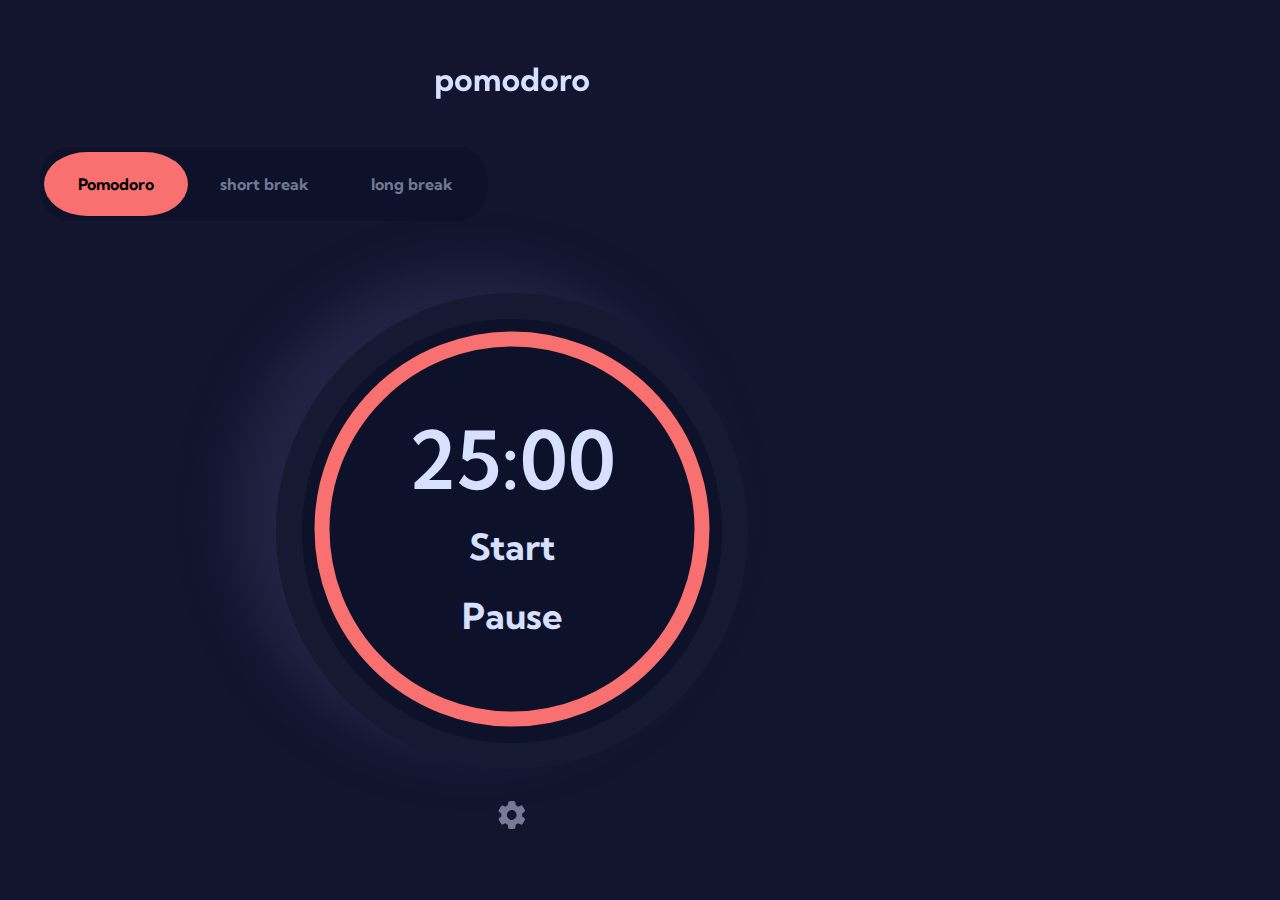
==== index.html @ d492b0e2 "Add Pause button" ====
<!DOCTYPE html>
<html>

  <head>
    <meta name="viewport" content="width=device-width, initial-scale=1.0">

    <link rel="preconnect" href="https://fonts.googleapis.com">
    <link rel="preconnect" href="https://fonts.gstatic.com" crossorigin>
    <link rel="preconnect" href="https://fonts.googleapis.com">
    <link rel="preconnect" href="https://fonts.gstatic.com" crossorigin>
    <link
      href="https://fonts.googleapis.com/css2?family=Kumbh+Sans:wght@400;900&family=Roboto+Slab&family=Space+Mono:ital@1&display=swap"
      rel="stylesheet">
    <link rel="stylesheet" href="style.css" />
    <link rel="stylesheet" href="settings.css" />
    <title>Frontend Mentor | Pomodoro app</title>
  </head>

  <body>
    <div class="big-container">
      <div class="small-container">
        <div class="logo-container">
          <img src="assets/logo.svg" alt="pomodoro logo">
        </div>
        <div class="control-buttons">
          <div>
            <button id="pomodoro">Pomodoro</button>
            <button id="short" class="break">short break</button>
            <button id="long" class="break">long break</button>
          </div>
        </div>
        <div class="timer">
          <div class="controls">
            <input id="duration" value="25:00" />
            <div>
              <button id="start">Start</button>
              <button id="pause">Pause</button>
            </div>
          </div>
          <svg class="dial">
            <circle fill="transparent" stroke="#F87070" stroke-width="15"
              r="190"
              cx="0" cy="200"
              transform="rotate(-90 100 100)" />
            </svg>

          </div>
          <div class="settings">
            <a href="#divOne"><img class="settings-button"
                src="assets/icon-settings.svg" alt="settings"></a>
          </div>
          <div class="overlay" id="divOne">
            <div class="wrapper">
              <h2>Settings</h2>
              <a href="#" class="close"> &times;</a>
              <div class="content">
                <hr>
                <div class="container">
                  <form>
                    <div>
                      <p>TIME (MINUTES)</p><br>
                      <div class="set-timer">
                        <div>
                          <label for="set-pomodoro">pomodoro</label>
                          <input id="set-pomodoro" type="number" min="0"
                            value="25">
                        </div>
                        <div>
                          <label for="set-short-break">short break</label>
                          <input id="set-short-break" type="number" min="0"
                            value="5">
                        </div>
                        <div>
                          <label for="set-long-break">long break</label>
                          <input id="set-long-break" type="number" min="0"
                            value="15">
                        </div>
                      </div>
                    </div>
                    <hr>
                    <div class="font">
                      <p>Font</p>

                      <input type="radio" name="font" id="Kumbh+Sans"><label
                        for="Kumbh+Sans" style="font-family: Kumbh Sans;">Aa</label>
                      <input type="radio" name="font" id="Roboto+Slab"><label
                        for="Roboto+Slab" style="font-family: Roboto Slab;">Aa</label>
                      <input type="radio" name="font" id="Space+Mono"><label
                        for="Space+Mono" style="font-family: Roboto Slab;">Aa</label>
                    </div>
                    <hr>
                    <div class="color">
                      <p>Color</p>
                      <select id="colorlist"
                        onchange="changecolor(container,value)">
                        <option value="white"> </option>
                        <option value="red">RED</option>
                        <option value="blue">BLUE</option>
                        <option value="green">GREEN</option>
                        <option value="yellow">YELLOW</option>
                      </select>
                    </div>


                    <input type="submit" value="Apply">
                  </form>
                </div>
              </div>
            </div>
          </div>
        </div>


        <script src="timer.js"></script>
        <script src="helpers.js"></script>
        <script src="index.js"></script>
      </body>

    </html>
---- style.css ----
* {
  padding: 0;
  margin: 0;
  box-sizing: border-box;
  font: inherit; 
  
}

body {
  height: 100%;
  /* width: fit-content; */
  display: flex;
  flex-direction: column;
  justify-content: center;
  padding-top: 51px;
  background: rgb(19, 21, 46);
  font-family: 'Kumbh Sans', sans-serif;
  align-items: stretch;
  align-self: center;
  align-content: center;
  

}

/* .big-container {
  align-content: center;
  display: flex;
  float: none;
  background-color: #F2F2F2;
  width: 375px;
  height: 667px;
  align-self: center;
  left: 50rem;
  justify-content: center;
  background: linear-gradient(315deg, #2E325A 0%, #0E112A 100%);
  border: none;


} */
@media screen and (max-width: 480px) {
  body{
    flex-direction: row;
  }
  .small-container {
    width: 80%; /* The width is 100%, when the viewport is 480px or smaller */
  }
 
  .control-buttons div{
    width: 28rem;
  }
}
@media screen and (max-width: 800px) {
  body {
    flex-direction: row;

  }

  .small-container {
    width: 80%; /* The width is 100%, when the viewport is 800px or smaller */
  }
  /* .control-buttons{
    width: 28rem;
  } */
}
@media screen and (max-width: 1440px) {
  body{
    flex-direction: column;
  }
  .small-container {
    width: 80%; /* The width is 100%, when the viewport is 1440px or smaller */
  }
  .control-buttons div{
    width: 28rem;
    text-align: center;
  }
  .set-timer{
    display: flex;
    flex-direction: row;
    /* height: 109px; */
    /* width: 462px; */
    /* left: 40px;
    top: 118px; */
    
  
  }
}

.logo-container {
  margin: 1rem;
  justify-content: center;
  text-align: center;
  height: 40px;
}

#duration{
  background: #0E112A;
  color: rgba(215, 224, 255, 1);
  font-weight: 600;

}
.controls button{
  display: block;
  background: #0E112A;
  color: rgba(215, 224, 255, 1);
}

.dial {
  height: 400px;
  width: 400px;
}

.small-container {
  text-align: center;
  display: flexbox;
  /* justify-content: center; */
  color:#161932;
  border: none;

}

.control-buttons {
  display: flex;
  flex-direction: column;
  /* height: 4em; */
  padding-left: 0%;
  top: 101px;
  background: rgb(19, 21, 46);
  border-radius: 31.5px;
  justify-content: center;
  align-self: center;
  margin: 40px;
  
  

}
.control-buttons div{
  text-align: center;
  background-color: #0E112A;
  border-radius: 31.5px;
  padding: 0;
  margin: 0;
  justify-content: center;
  align-self: stretch;
}
#pomodoro {
  border-radius: 20px;
  border-radius: 30% / 50%;
  background: #F87070;
}

.break {
  background: #0E112A;
  color: rgba(215, 224, 255, 0.5);
  border-radius: 20px;
  border-radius: 30% / 50%;
  padding: 0;
  margin:  0;

}
.control-buttons .break:hover {
  color: rgba(215, 224, 255, 1);
}


.timer {
  position: relative;
  display: inline-block;
  margin: 2em;
  border: 7mm solid  #161932;
  border-radius: 50% / 50%;
  background:#0E112A;
  padding: 10px;
  box-shadow: -40px -20px 50px 2px #222444;


}


.timer input {
  display: block;
  border: none;
  width: 3em;
  font-size: 80px;
  text-align: center;
}

button {
  border: none;
  font-size: 20px;
  cursor: pointer;
  width: 9rem;
  height: 4rem;
  font-size: 1rem;
  font-weight: 700;
  line-height: 17px;
  letter-spacing: 0px;
  text-align: center;
  margin: 5px 0;


}

.timer button {
  border: none;
  font-size: 36px;
  cursor: pointer;
}

.timer button:hover {
  outline: none;
  color: #F87070;
}

.timer input:focus {
  outline: none;
}

.controls {
  position: absolute;
  top: 0;
  left: 0;
  right: 0;
  bottom: 0;
  display: flex;
  justify-content: center;
  align-items: center;
  flex-direction: column;

}
---- settings.css ----
.settings {
    text-align: center;
  }
  
  .settings-button{
    font-size: 1em;
    text-decoration: none;
    cursor: pointer;
    transition: all 0.2s ease-out;
    border-radius: 50px;
  }
  .overlay{
    position: fixed;
    top: 0;
    bottom: 0;
    left: 0;
    right: 0; 
    background: rgba(0,0,0,0.8); 
    transition: opacity 500ms;
     visibility: hidden; 
     opacity: 0; 
  }
  
  .overlay:target{
  visibility: visible;
  opacity: 1;
  }
   .wrapper {
    margin : 70px auto;
    padding: 2em;
    background: #FFFFFF;
    width: 30%;
    position: relative;
    transition: all 5s ease-in-out;
    width: 540px;
    
    border-radius: 25px;
  
  }
  
  .wrapper .close{
    position: absolute;
    top: 5px;
    right: 30px;
    transition: all 200ms;
    font-size: 30px;
    font-weight: bold;
    text-decoration: none;
    color: #333;
  }
  .wrapper h2{
  height: 35px;
  width: 110px;
  left: 40px;
  top: 34px;
  font-size: 28px;
  font-weight: 700;
  line-height: 35px;
  letter-spacing: 0px;
  text-align: left;
  margin-bottom: 1em;
  
  }
  
  .wrapper p{
  height: 16px;
  width: 52px;
  left: 0px;
  top: 21px;
  border-radius: nullpx;
  font-family: Kumbh Sans;
  font-size: 13px;
  font-weight: 600;
  line-height: 16px;
  letter-spacing: 5px;
  text-align: left;
  
  
  }
  .wrapper .content{
     max-height: 80%;
     overflow: auto ;
  } 
  
  .set-timer input[type="number"] {
    height: 46px;
    width: 8em;
    left: 0px;
    top: 21px;
    border-radius: 6px;
    border: none;
    background-color: #EFF1FA;
    font-family: Kumbh Sans;
    font-size: 14px;
    font-weight: 700;
    line-height: 17px;
    letter-spacing: 0px;
    text-align: left;
    padding: 1em;
    margin-bottom: 1em;
  
  }
  .set-timer label{
    /* height: 15px;
    width: 59px;
    left: 0px; */
    top: 1px;
    font-family: Kumbh Sans;
    font-size: 12px;
    font-weight: 700;
    line-height: 15px;
    letter-spacing: 0px;
    text-align: left;
    color: rgba(30, 33, 63, 0.7);


  
  
  
  }
  .set-timer{
    display: flex;
    flex-direction: row;
    flex-wrap: nowrap;
    /* height: 109px;
    width: 462px; */
    /* left: 40px;
    top: 118px;
    border-radius: 0px; */
    
  
  }
  
  
  /* completely hiding radio button */
  .font input[type="radio"] {
    display: none;
  }
  .font label{
    background-color: #EFF1FA;
    border-radius: 50%;
    margin: 0.5em;
    width: 15px;
    height: 15px;
    cursor: pointer;
  }
  
  .font label:enabled{
    background-color: #0E112A;
    color: #EFF1FA;
  }
  
  /* simulate radiobutton appearance using pseudoselector */
  /* input[type="radio"] + label:before {
    content: ""; */
    /* create custom radiobutton appearance */
    /* display: inline-block;
    width: 15px;
    height: 15px;
    padding: 3px;
    margin-right: 5px; */
    /* background-color only for content */
    /* background-clip: content-box;
    border: 1px solid #bbbbbb;
    background-color: #e7e6e7;
    border-radius: 50%;
  } */
  
  /* appearance of checked radiobutton */
  /* input[type="radio"]:checked + label:before {
    background-color: red;
  } */
  
  /* resetting default box-sizing */
  /* *,
  *:before,
  *:after {
    box-sizing: border-box;
  } */
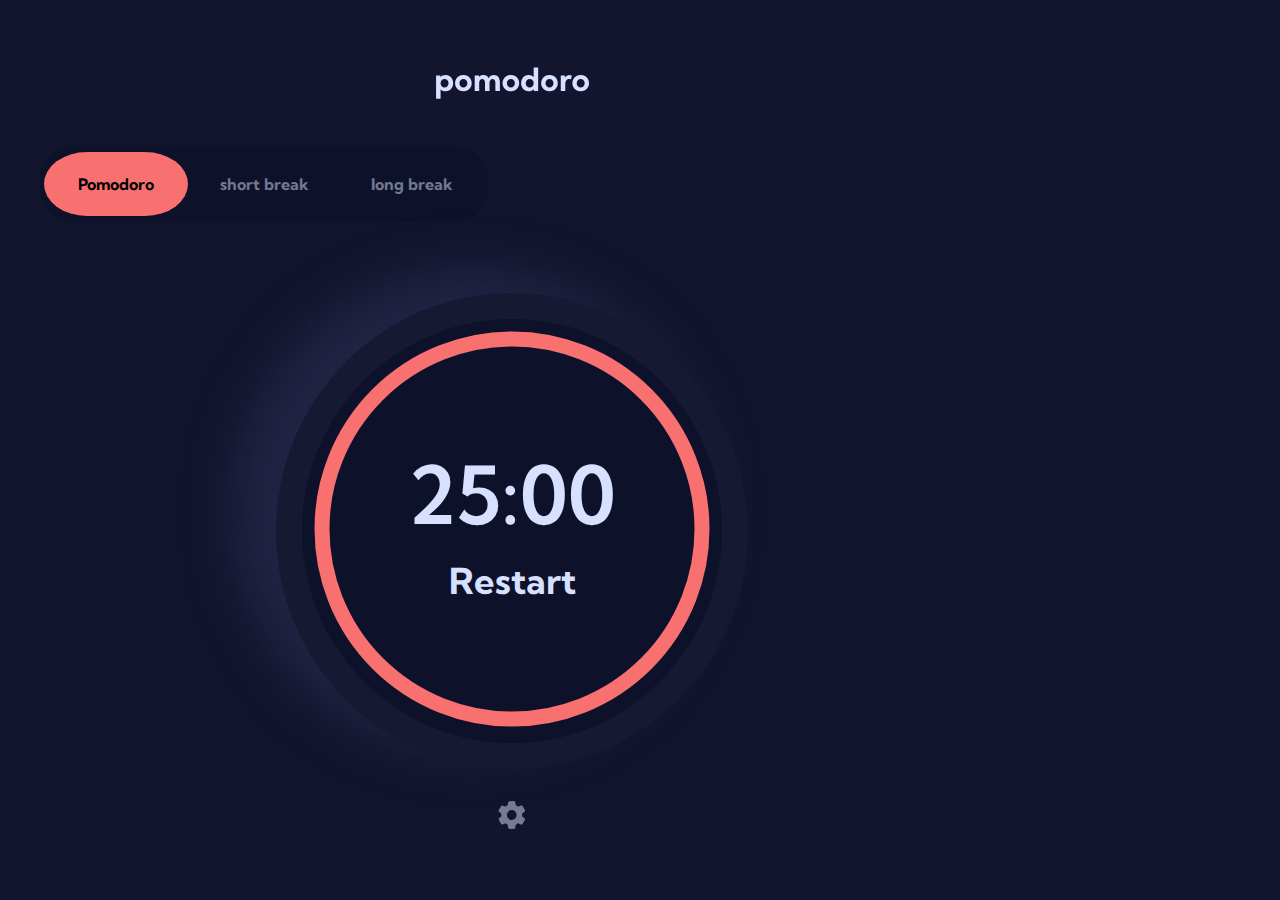
==== commit 7d3c028a: "Fix Restart, Start, Pause display" ====
--- a/index.html
+++ b/index.html
@@ -33,8 +33,8 @@
           <div class="controls">
             <input id="duration" value="25:00" />
             <div>
-              <button id="start">Start</button>
-              <button id="pause">Pause</button>
+              <button id="start">Restart</button>
+              <button id="pause" style="display: none;">Pause</button>
             </div>
           </div>
           <svg class="dial">
--- a/style.css
+++ b/style.css
@@ -40,6 +40,7 @@
 @media screen and (max-width: 480px) {
   body{
     flex-direction: row;
+    
   }
   .small-container {
     width: 80%; /* The width is 100%, when the viewport is 480px or smaller */
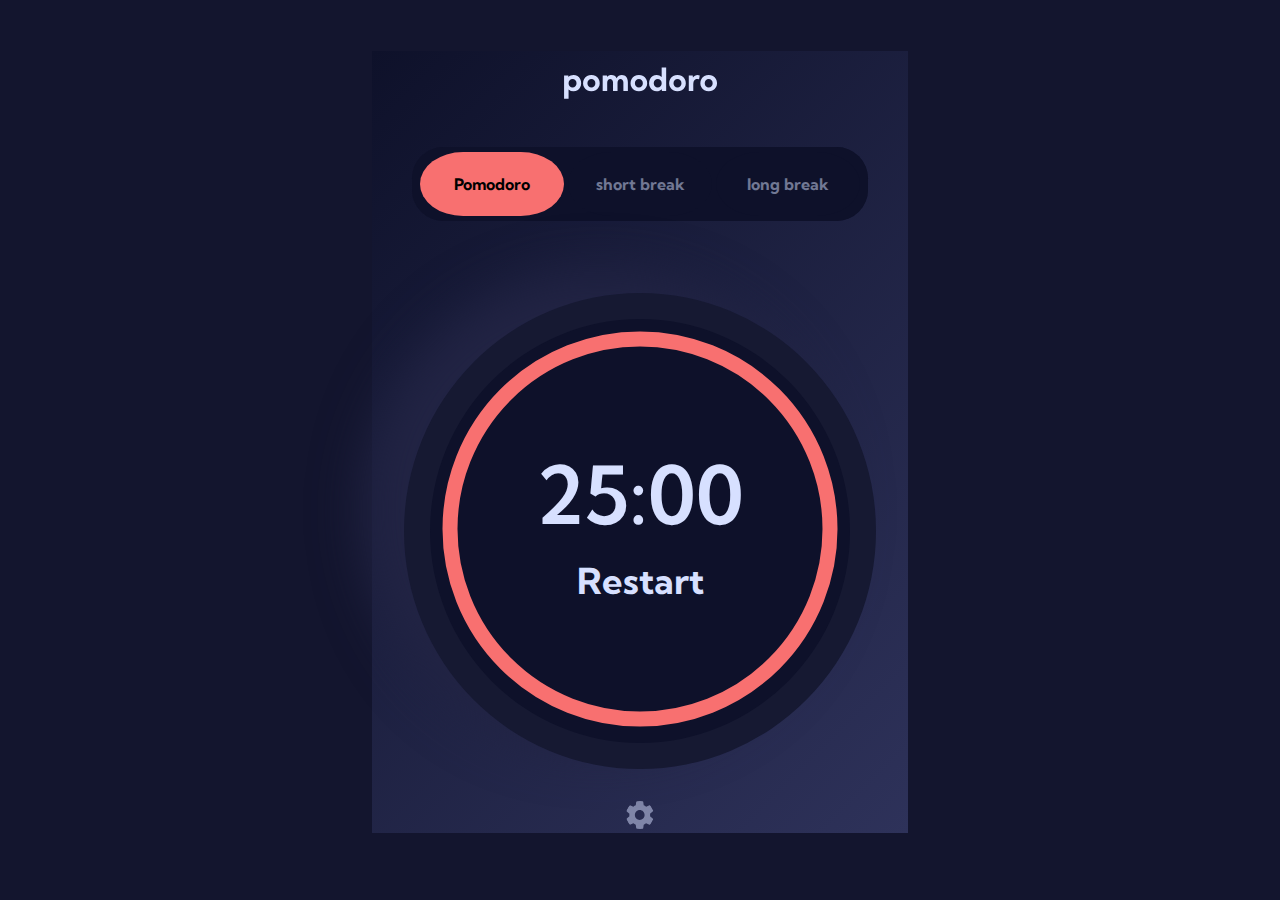
==== commit a3850c7b: "Scroll bar adjustment" ====
--- a/index.html
+++ b/index.html
@@ -3,7 +3,6 @@
 
   <head>
     <meta name="viewport" content="width=device-width, initial-scale=1.0">
-
     <link rel="preconnect" href="https://fonts.googleapis.com">
     <link rel="preconnect" href="https://fonts.gstatic.com" crossorigin>
     <link rel="preconnect" href="https://fonts.googleapis.com">
@@ -109,6 +108,7 @@
             </div>
           </div>
         </div>
+    </div>
 
 
         <script src="timer.js"></script>
--- a/style.css
+++ b/style.css
@@ -22,68 +22,34 @@
 
 }
 
-/* .big-container {
+.big-container {
   align-content: center;
-  display: flex;
+  grid-row: inherit;
   float: none;
   background-color: #F2F2F2;
-  width: 375px;
-  height: 667px;
   align-self: center;
   left: 50rem;
   justify-content: center;
   background: linear-gradient(315deg, #2E325A 0%, #0E112A 100%);
   border: none;
-
-
-} */
+}
 @media screen and (max-width: 480px) {
-  body{
-    flex-direction: row;
-    
-  }
-  .small-container {
-    width: 80%; /* The width is 100%, when the viewport is 480px or smaller */
+  .big-container {
+    height: auto;
   }
  
-  .control-buttons div{
-    width: 28rem;
-  }
 }
 @media screen and (max-width: 800px) {
-  body {
-    flex-direction: row;
-
+  .big-container{
+    height: auto;
   }
-
-  .small-container {
-    width: 80%; /* The width is 100%, when the viewport is 800px or smaller */
-  }
-  /* .control-buttons{
-    width: 28rem;
-  } */
+  
 }
 @media screen and (max-width: 1440px) {
-  body{
-    flex-direction: column;
-  }
-  .small-container {
-    width: 80%; /* The width is 100%, when the viewport is 1440px or smaller */
-  }
-  .control-buttons div{
-    width: 28rem;
-    text-align: center;
-  }
-  .set-timer{
-    display: flex;
-    flex-direction: row;
-    /* height: 109px; */
-    /* width: 462px; */
-    /* left: 40px;
-    top: 118px; */
-    
-  
-  }
+  .big-container{
+   height: auto; 
+  } 
+ 
 }
 
 .logo-container {
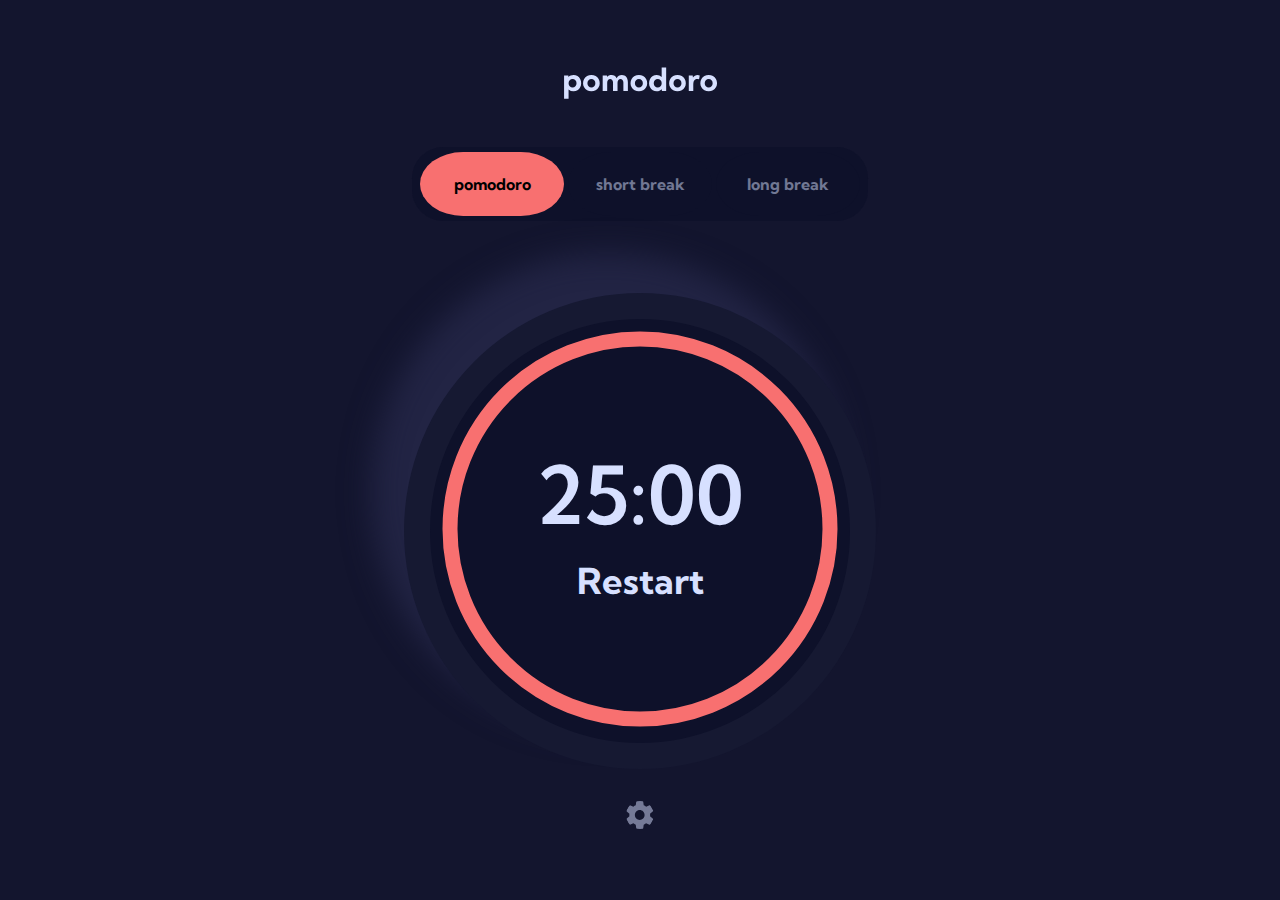
==== commit a4c51375: "Screen adjustment" ====
--- a/index.html
+++ b/index.html
@@ -23,7 +23,7 @@
         </div>
         <div class="control-buttons">
           <div>
-            <button id="pomodoro">Pomodoro</button>
+            <button id="pomodoro">pomodoro</button>
             <button id="short" class="break">short break</button>
             <button id="long" class="break">long break</button>
           </div>
@@ -36,7 +36,7 @@
               <button id="pause" style="display: none;">Pause</button>
             </div>
           </div>
-          <svg class="dial">
+          <svg class="dial" style="border-radius: 50% / 50%;">
             <circle fill="transparent" stroke="#F87070" stroke-width="15"
               r="190"
               cx="0" cy="200"
--- a/style.css
+++ b/style.css
@@ -28,9 +28,8 @@
   float: none;
   background-color: #F2F2F2;
   align-self: center;
-  left: 50rem;
   justify-content: center;
-  background: linear-gradient(315deg, #2E325A 0%, #0E112A 100%);
+  background:rgb(19, 21, 46);
   border: none;
 }
 @media screen and (max-width: 480px) {
@@ -137,8 +136,8 @@
   border-radius: 50% / 50%;
   background:#0E112A;
   padding: 10px;
-  box-shadow: -40px -20px 50px 2px #222444;
-
+  box-shadow: -32px -39px 30px 1px #222444;
+  
 
 }
 
--- a/settings.css
+++ b/settings.css
@@ -101,9 +101,7 @@
   
   }
   .set-timer label{
-    /* height: 15px;
-    width: 59px;
-    left: 0px; */
+   
     top: 1px;
     font-family: Kumbh Sans;
     font-size: 12px;
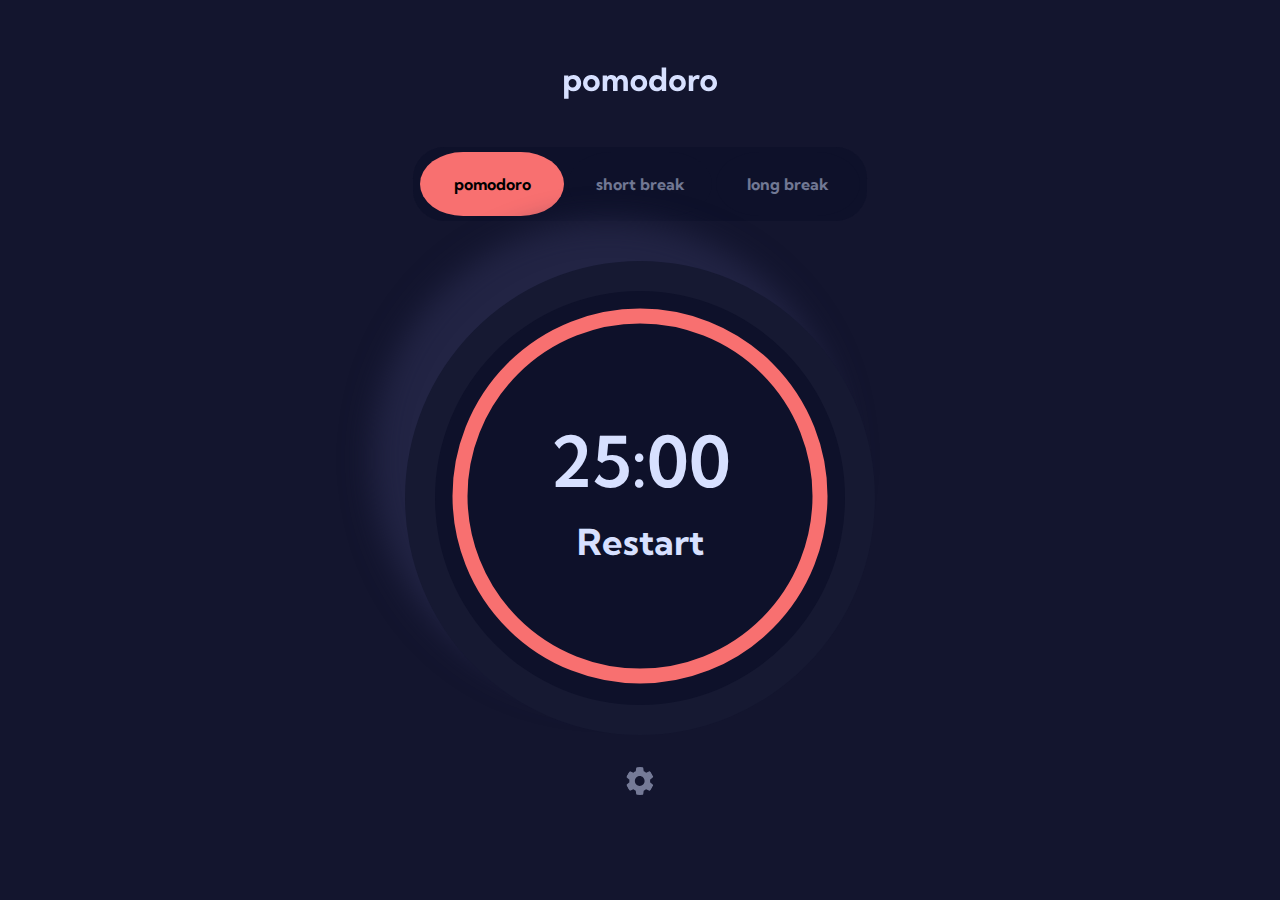
==== commit ff5e1794: "fix responsive settings window" ====
--- a/index.html
+++ b/index.html
@@ -36,9 +36,9 @@
               <button id="pause" style="display: none;">Pause</button>
             </div>
           </div>
-          <svg class="dial" style="border-radius: 50% / 50%;">
+          <svg class="dial" >
             <circle fill="transparent" stroke="#F87070" stroke-width="15"
-              r="190"
+              r="180"
               cx="0" cy="200"
               transform="rotate(-90 100 100)" />
             </svg>
@@ -51,9 +51,9 @@
           <div class="overlay" id="divOne">
             <div class="wrapper">
               <h2>Settings</h2>
+              <hr>
               <a href="#" class="close"> &times;</a>
               <div class="content">
-                <hr>
                 <div class="container">
                   <form>
                     <div>
--- a/style.css
+++ b/style.css
@@ -35,6 +35,7 @@
 @media screen and (max-width: 480px) {
   .big-container {
     height: auto;
+    width: min-content;
   }
  
 }
@@ -47,6 +48,7 @@
 @media screen and (max-width: 1440px) {
   .big-container{
    height: auto; 
+   
   } 
  
 }
@@ -65,7 +67,7 @@
 
 }
 .controls button{
-  display: block;
+  /* display: block; */
   background: #0E112A;
   color: rgba(215, 224, 255, 1);
 }
@@ -85,9 +87,6 @@
 }
 
 .control-buttons {
-  display: flex;
-  flex-direction: column;
-  /* height: 4em; */
   padding-left: 0%;
   top: 101px;
   background: rgb(19, 21, 46);
@@ -100,6 +99,8 @@
 
 }
 .control-buttons div{
+  grid-column: inherit;
+  grid-auto-flow: dense;
   text-align: center;
   background-color: #0E112A;
   border-radius: 31.5px;
@@ -130,12 +131,13 @@
 
 .timer {
   position: relative;
-  display: inline-block;
+  /* display: inline-block; */
   margin: 2em;
-  border: 7mm solid  #161932;
+  border: 8mm solid  #161932;
   border-radius: 50% / 50%;
   background:#0E112A;
-  padding: 10px;
+  padding: 5px;
+  
   box-shadow: -32px -39px 30px 1px #222444;
   
 
@@ -143,10 +145,10 @@
 
 
 .timer input {
-  display: block;
+  /* display: block; */
   border: none;
-  width: 3em;
-  font-size: 80px;
+  width: 2.8em;
+  font-size: 70px;
   text-align: center;
 }
 
--- a/settings.css
+++ b/settings.css
@@ -32,7 +32,7 @@
     width: 30%;
     position: relative;
     transition: all 5s ease-in-out;
-    width: 540px;
+    /* width: 540px; */
     
     border-radius: 25px;
   
@@ -80,6 +80,8 @@
   .wrapper .content{
      max-height: 80%;
      overflow: auto ;
+     display: flex;
+     flex-wrap: wrap;
   } 
   
   .set-timer input[type="number"] {
@@ -118,8 +120,8 @@
   }
   .set-timer{
     display: flex;
-    flex-direction: row;
-    flex-wrap: nowrap;
+    /* flex-direction: row; */
+   flex-wrap: wrap;
     /* height: 109px;
     width: 462px; */
     /* left: 40px;
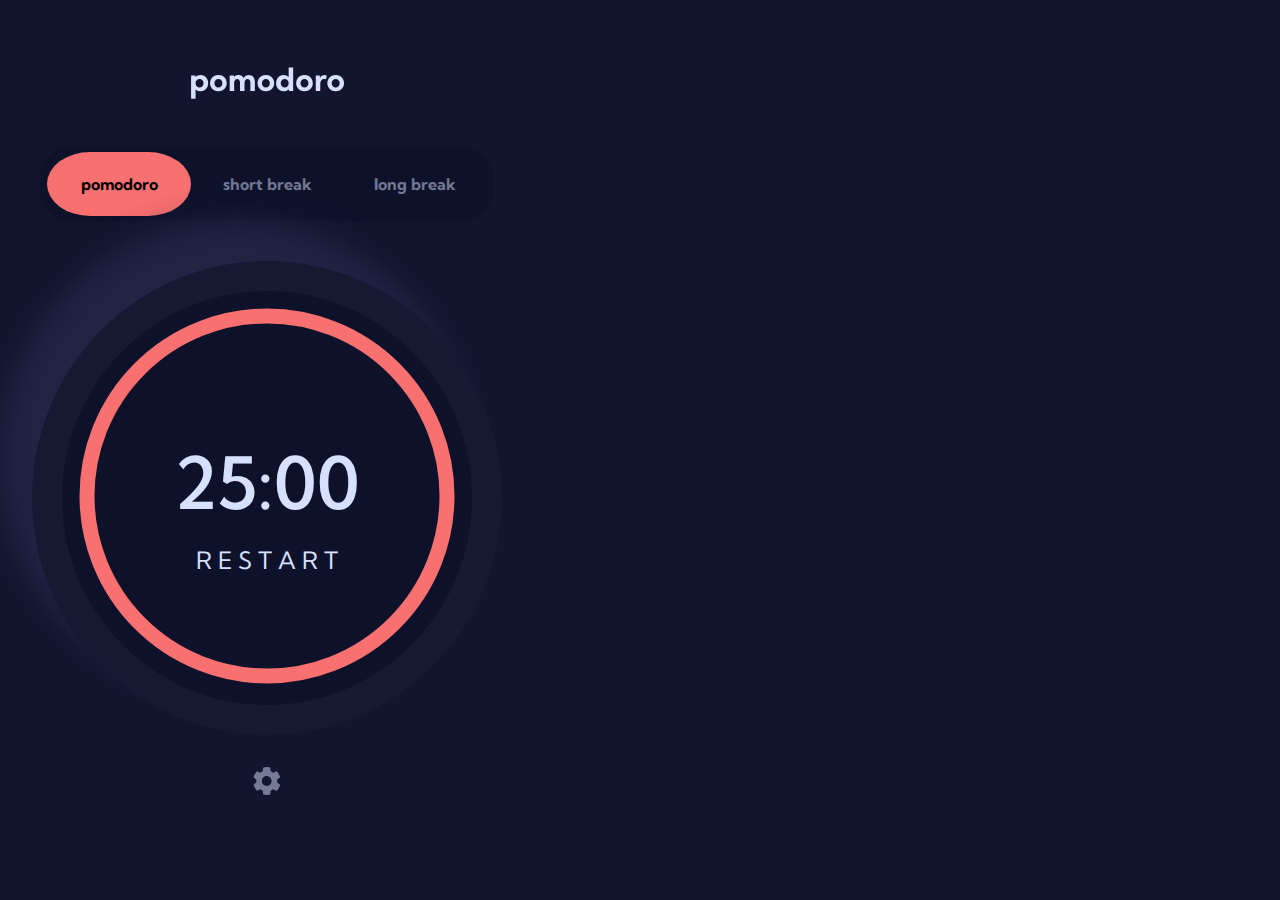
==== commit b0ea20e6: "works on the responsiveness" ====
--- a/index.html
+++ b/index.html
@@ -5,10 +5,8 @@
     <meta name="viewport" content="width=device-width, initial-scale=1.0">
     <link rel="preconnect" href="https://fonts.googleapis.com">
     <link rel="preconnect" href="https://fonts.gstatic.com" crossorigin>
-    <link rel="preconnect" href="https://fonts.googleapis.com">
-    <link rel="preconnect" href="https://fonts.gstatic.com" crossorigin>
     <link
-      href="https://fonts.googleapis.com/css2?family=Kumbh+Sans:wght@400;900&family=Roboto+Slab&family=Space+Mono:ital@1&display=swap"
+      href="https://fonts.googleapis.com/css2?family=Kumbh+Sans:wght@400;900&family=Roboto+Slab&family=Space+Mono&display=swap"
       rel="stylesheet">
     <link rel="stylesheet" href="style.css" />
     <link rel="stylesheet" href="settings.css" />
@@ -19,7 +17,8 @@
     <div class="big-container">
       <div class="small-container">
         <div class="logo-container">
-          <img src="assets/logo.svg" alt="pomodoro logo">
+          <img src="assets/logo.svg" alt="pomodoro logo"
+            style="max-width:100%;height:auto;">
         </div>
         <div class="control-buttons">
           <div>
@@ -32,11 +31,11 @@
           <div class="controls">
             <input id="duration" value="25:00" />
             <div>
-              <button id="start">Restart</button>
-              <button id="pause" style="display: none;">Pause</button>
+              <button id="start">R E S T A R T</button>
+              <button id="pause" style="display: none;">P A U S E</button>
             </div>
           </div>
-          <svg class="dial" >
+          <svg class="dial">
             <circle fill="transparent" stroke="#F87070" stroke-width="15"
               r="180"
               cx="0" cy="200"
@@ -46,16 +45,18 @@
           </div>
           <div class="settings">
             <a href="#divOne"><img class="settings-button"
-                src="assets/icon-settings.svg" alt="settings"></a>
+                src="assets/icon-settings.svg" alt="settings"
+                style="max-width:100%;height:auto;"></a>
           </div>
           <div class="overlay" id="divOne">
             <div class="wrapper">
               <h2>Settings</h2>
               <hr>
+
               <a href="#" class="close"> &times;</a>
               <div class="content">
                 <div class="container">
-                  <form>
+                  <form id="settings">
                     <div>
                       <p>TIME (MINUTES)</p><br>
                       <div class="set-timer">
@@ -77,43 +78,49 @@
                       </div>
                     </div>
                     <hr>
-                    <div class="font">
+                    <div class="font" id="font">
                       <p>Font</p>
 
-                      <input type="radio" name="font" id="Kumbh+Sans"><label
-                        for="Kumbh+Sans" style="font-family: Kumbh Sans;">Aa</label>
-                      <input type="radio" name="font" id="Roboto+Slab"><label
+                      <input type="radio" name="font" value="Kumbh Sans"
+                        id="Kumbh+Sans"><label
+                        for="Kumbh+Sans" style="font-family: Kumbh Sans;"
+                        checked>Aa</label>
+                      <input type="radio" name="font" value="Roboto Slab"
+                        id="Roboto+Slab"><label
                         for="Roboto+Slab" style="font-family: Roboto Slab;">Aa</label>
-                      <input type="radio" name="font" id="Space+Mono"><label
+                      <input type="radio" name="font" value="Space Mono"
+                        id="Space+Mono"><label
                         for="Space+Mono" style="font-family: Roboto Slab;">Aa</label>
                     </div>
                     <hr>
                     <div class="color">
                       <p>Color</p>
-                      <select id="colorlist"
-                        onchange="changecolor(container,value)">
-                        <option value="white"> </option>
-                        <option value="red">RED</option>
-                        <option value="blue">BLUE</option>
-                        <option value="green">GREEN</option>
-                        <option value="yellow">YELLOW</option>
+                      <select id="colorlist">
+                        <option value=" #F87070">#F87070
+                        </option>
+                        <option value="#70F3F8">#70F3F8
+                        </option>
+                        <option value="#D881F8">#D881F8;
+                        </option>
                       </select>
                     </div>
-
-
-                    <input type="submit" value="Apply">
+                    <button type="submit">Apply</button>
                   </form>
                 </div>
               </div>
+
+
             </div>
           </div>
         </div>
-    </div>
+      </div>
 
 
-        <script src="timer.js"></script>
-        <script src="helpers.js"></script>
-        <script src="index.js"></script>
-      </body>
+      <script src="timer.js"></script>
+      <script src="helpers.js"></script>
+      <script src="index.js"></script>
+      <script src="settings.js"></script>
 
-    </html>+    </body>
+
+  </html>--- a/style.css
+++ b/style.css
@@ -2,13 +2,13 @@
   padding: 0;
   margin: 0;
   box-sizing: border-box;
-  font: inherit; 
-  
+  font: inherit;
+
 }
 
 body {
-  height: 100%;
-  /* width: fit-content; */
+  /* height: 100%; */
+  width: fit-content;
   display: flex;
   flex-direction: column;
   justify-content: center;
@@ -18,7 +18,8 @@
   align-items: stretch;
   align-self: center;
   align-content: center;
-  
+  /* width: 100%; */
+
 
 }
 
@@ -29,28 +30,37 @@
   background-color: #F2F2F2;
   align-self: center;
   justify-content: center;
-  background:rgb(19, 21, 46);
-  border: none;
-}
+  background: rgb(19, 21, 46);
+  border: none;
+  width: 80%;
+  display: flex;
+  align-content: center;
+  justify-content: center;
+}
+
 @media screen and (max-width: 480px) {
+ */
   .big-container {
     height: auto;
     width: min-content;
   }
- 
-}
+
+}
+
 @media screen and (max-width: 800px) {
-  .big-container{
+  .big-container {
     height: auto;
   }
+
+}
+
+@media screen and (max-width: 1440px) {
   
-}
-@media screen and (max-width: 1440px) {
-  .big-container{
-   height: auto; 
-   
-  } 
- 
+  .big-container {
+    height: auto;
+
+  }
+
 }
 
 .logo-container {
@@ -60,45 +70,49 @@
   height: 40px;
 }
 
-#duration{
-  background: #0E112A;
-  color: rgba(215, 224, 255, 1);
-  font-weight: 600;
-
-}
-.controls button{
-  /* display: block; */
-  background: #0E112A;
-  color: rgba(215, 224, 255, 1);
-}
+.controls {
+  position: absolute;
+  top: 0;
+  left: 0;
+  right: 0;
+  bottom: 0;
+  display: flex;
+  justify-content: center;
+  align-items: center;
+  flex-direction: column;
+
+}
+
+
 
 .dial {
-  height: 400px;
-  width: 400px;
+  height: 25em;
+  width: 25em;
 }
 
 .small-container {
   text-align: center;
   display: flexbox;
   /* justify-content: center; */
-  color:#161932;
+  color: #161932;
   border: none;
 
 }
 
 .control-buttons {
   padding-left: 0%;
-  top: 101px;
+  /* top: 101px; */
   background: rgb(19, 21, 46);
   border-radius: 31.5px;
   justify-content: center;
   align-self: center;
   margin: 40px;
-  
-  
-
-}
-.control-buttons div{
+
+
+}
+
+
+.control-buttons div {
   grid-column: inherit;
   grid-auto-flow: dense;
   text-align: center;
@@ -107,52 +121,10 @@
   padding: 0;
   margin: 0;
   justify-content: center;
-  align-self: stretch;
-}
-#pomodoro {
-  border-radius: 20px;
-  border-radius: 30% / 50%;
-  background: #F87070;
-}
-
-.break {
-  background: #0E112A;
-  color: rgba(215, 224, 255, 0.5);
-  border-radius: 20px;
-  border-radius: 30% / 50%;
-  padding: 0;
-  margin:  0;
-
-}
-.control-buttons .break:hover {
-  color: rgba(215, 224, 255, 1);
-}
-
-
-.timer {
-  position: relative;
-  /* display: inline-block; */
-  margin: 2em;
-  border: 8mm solid  #161932;
-  border-radius: 50% / 50%;
-  background:#0E112A;
-  padding: 5px;
-  
-  box-shadow: -32px -39px 30px 1px #222444;
-  
-
-}
-
-
-.timer input {
-  /* display: block; */
-  border: none;
-  width: 2.8em;
-  font-size: 70px;
-  text-align: center;
-}
-
-button {
+  /* align-self: stretch; */
+}
+
+.control-buttons button {
   border: none;
   font-size: 20px;
   cursor: pointer;
@@ -168,10 +140,68 @@
 
 }
 
+
+#pomodoro {
+  border-radius: 20px;
+  border-radius: 30% / 50%;
+  background: #F87070;
+}
+
+.break {
+  background: #0E112A;
+  color: rgba(215, 224, 255, 0.5);
+  border-radius: 20px;
+  border-radius: 30% / 50%;
+  padding: 0;
+  margin: 0;
+
+}
+
+.control-buttons .break:hover {
+  color: rgba(215, 224, 255, 1);
+}
+
+
+.timer {
+  position: relative;
+  /* display: inline-block; */
+  margin: 2em;
+  border: 8mm solid #161932;
+  /* width: 27%; */
+  border-radius: 50% / 50%;
+  background: #0E112A;
+  padding: 5px;
+
+  box-shadow: -32px -39px 30px 1px #222444;
+
+
+}
+
+
+.timer input {
+  /* display: block; */
+  border: none;
+  width: 4em;
+  font-size: 450%;
+  line-height: 124.02px;
+  text-align: center;
+}
+
+#duration {
+  background: #0E112A;
+  color: rgba(215, 224, 255, 1);
+  font-weight: 540;
+}
+
+
 .timer button {
   border: none;
-  font-size: 36px;
+  font-size: 24px;
   cursor: pointer;
+  background: #0E112A;
+  color: rgba(215, 224, 255, 1);
+  
+  
 }
 
 .timer button:hover {
@@ -183,16 +213,3 @@
   outline: none;
 }
 
-.controls {
-  position: absolute;
-  top: 0;
-  left: 0;
-  right: 0;
-  bottom: 0;
-  display: flex;
-  justify-content: center;
-  align-items: center;
-  flex-direction: column;
-
-}
-
--- a/settings.css
+++ b/settings.css
@@ -1,54 +1,118 @@
-.settings {
-    text-align: center;
-  }
-  
-  .settings-button{
-    font-size: 1em;
-    text-decoration: none;
-    cursor: pointer;
-    transition: all 0.2s ease-out;
-    border-radius: 50px;
-  }
-  .overlay{
-    position: fixed;
-    top: 0;
-    bottom: 0;
-    left: 0;
-    right: 0; 
-    background: rgba(0,0,0,0.8); 
-    transition: opacity 500ms;
-     visibility: hidden; 
-     opacity: 0; 
-  }
-  
-  .overlay:target{
-  visibility: visible;
-  opacity: 1;
-  }
-   .wrapper {
-    margin : 70px auto;
-    padding: 2em;
+@media screen and (max-width: 480px) {
+  .wrapper {
+    display: flex;
+   flex-wrap: wrap;
+    margin: 10%;
+    padding: 2em 2em 0 2em;
+    background: #FFFFFF;
+    width: 80%;
+    transition: all 5s ease-in-out;
+    position: absolute;
+    left: 0%;
+    right: 0%;
+    top: 0%;
+    bottom: 4.52%;
+    border-radius: 15px;
+  }
+
+  .set-timer {
+    display: flex;
+    flex-direction: row;
+    flex-wrap: wrap;
+    /* width: 462px; */
+    left: 40px;
+    top: 118px;
+    border-radius: 0px;
+  }
+
+}
+
+@media screen and (max-width: 800px) {
+  .wrapper {
+    margin: 70px auto;
+    padding: 2em 2em 0 2em;
     background: #FFFFFF;
     width: 30%;
     position: relative;
     transition: all 5s ease-in-out;
-    /* width: 540px; */
-    
     border-radius: 25px;
-  
-  }
-  
-  .wrapper .close{
-    position: absolute;
-    top: 5px;
-    right: 30px;
-    transition: all 200ms;
-    font-size: 30px;
-    font-weight: bold;
-    text-decoration: none;
-    color: #333;
-  }
-  .wrapper h2{
+
+  }
+
+}
+
+@media screen and (max-width: 1440px) {
+  .wrapper {
+    margin: 70px auto;
+    padding: 2em 2em 2em 2em;
+    background: #FFFFFF;
+    width: 80%;
+    position: relative;
+    transition: all 5s ease-in-out;
+    border-radius: 25px;
+
+  }
+  .set-timer {
+    display: flex;
+    flex-direction: column;
+    /* width: 462px; */
+    left: 40px;
+    top: 118px;
+    border-radius: 0px;
+  }
+
+}
+
+.settings {
+  text-align: center;
+}
+
+.settings-button {
+  font-size: 1em;
+  text-decoration: none;
+  cursor: pointer;
+  transition: all 0.2s ease-out;
+  border-radius: 50px;
+}
+
+.overlay {
+  position: fixed;
+  top: 0;
+  bottom: 0;
+  left: 0;
+  right: 0;
+  background: rgba(0, 0, 0, 0.8);
+  transition: opacity 500ms;
+  visibility: hidden;
+  opacity: 0;
+}
+
+.overlay:target {
+  visibility: visible;
+  opacity: 1;
+}
+
+.wrapper {
+  padding: 2em 2em 0 2em;
+  background: #FFFFFF;
+  /* position: relative; */
+  transition: all 5s ease-in-out;
+
+
+}
+
+.wrapper .close {
+  position: absolute;
+  top: 5px;
+  right: 30px;
+  transition: all 200ms;
+  font-size: 30px;
+  font-weight: bold;
+  text-decoration: none;
+  color: #333;
+}
+
+.wrapper h2 {
   height: 35px;
   width: 110px;
   left: 40px;
@@ -59,10 +123,10 @@
   letter-spacing: 0px;
   text-align: left;
   margin-bottom: 1em;
-  
-  }
-  
-  .wrapper p{
+
+}
+
+.wrapper p {
   height: 16px;
   width: 52px;
   left: 0px;
@@ -74,106 +138,110 @@
   line-height: 16px;
   letter-spacing: 5px;
   text-align: left;
-  
-  
-  }
-  .wrapper .content{
-     max-height: 80%;
-     overflow: auto ;
-     display: flex;
-     flex-wrap: wrap;
-  } 
-  
-  .set-timer input[type="number"] {
-    height: 46px;
-    width: 8em;
-    left: 0px;
-    top: 21px;
-    border-radius: 6px;
-    border: none;
-    background-color: #EFF1FA;
-    font-family: Kumbh Sans;
-    font-size: 14px;
-    font-weight: 700;
-    line-height: 17px;
-    letter-spacing: 0px;
-    text-align: left;
-    padding: 1em;
-    margin-bottom: 1em;
-  
-  }
-  .set-timer label{
-   
-    top: 1px;
-    font-family: Kumbh Sans;
-    font-size: 12px;
-    font-weight: 700;
-    line-height: 15px;
-    letter-spacing: 0px;
-    text-align: left;
-    color: rgba(30, 33, 63, 0.7);
-
-
-  
-  
-  
-  }
-  .set-timer{
-    display: flex;
-    /* flex-direction: row; */
-   flex-wrap: wrap;
-    /* height: 109px;
-    width: 462px; */
-    /* left: 40px;
-    top: 118px;
-    border-radius: 0px; */
-    
-  
-  }
-  
-  
-  /* completely hiding radio button */
-  .font input[type="radio"] {
-    display: none;
-  }
-  .font label{
-    background-color: #EFF1FA;
-    border-radius: 50%;
-    margin: 0.5em;
-    width: 15px;
-    height: 15px;
-    cursor: pointer;
-  }
-  
-  .font label:enabled{
-    background-color: #0E112A;
-    color: #EFF1FA;
-  }
-  
-  /* simulate radiobutton appearance using pseudoselector */
-  /* input[type="radio"] + label:before {
-    content: ""; */
-    /* create custom radiobutton appearance */
-    /* display: inline-block;
-    width: 15px;
-    height: 15px;
-    padding: 3px;
-    margin-right: 5px; */
-    /* background-color only for content */
-    /* background-clip: content-box;
-    border: 1px solid #bbbbbb;
-    background-color: #e7e6e7;
-    border-radius: 50%;
-  } */
-  
-  /* appearance of checked radiobutton */
-  /* input[type="radio"]:checked + label:before {
-    background-color: red;
-  } */
-  
-  /* resetting default box-sizing */
-  /* *,
-  *:before,
-  *:after {
-    box-sizing: border-box;
-  } */+
+
+}
+
+.wrapper .content {
+  max-height: 80%;
+  overflow: auto;
+  /* display: flex;
+   flex-wrap: wrap; */
+}
+
+.set-timer input[type="number"] {
+  /* height: 46px;
+  /* width: 8em; */
+  left: 0px;
+  top: 21px;
+  border-radius: 6px;
+  border: none;
+  background-color: #EFF1FA;
+  font-size: 14px;
+  font-weight: 700;
+  line-height: 17px;
+  letter-spacing: 0px;
+  text-align: left;
+  padding: 1em;
+  margin-bottom: 1em;
+
+}
+
+.set-timer label {
+
+  top: 1px;
+  font-family: Kumbh Sans;
+  font-size: 12px;
+  font-weight: 700;
+  line-height: 15px;
+  letter-spacing: 0px;
+  text-align: left;
+  color: rgba(30, 33, 63, 0.7);
+}
+
+
+
+/* completely hiding radio button */
+.font input[type="radio"] {
+  display: none;
+}
+
+.font label {
+  background-color: #EFF1FA;
+  border-radius: 50%;
+  margin: 0.5em;
+  width: 15px;
+  height: 15px;
+  cursor: pointer;
+}
+
+.font label:enabled {
+  background-color: #0E112A;
+  color: #EFF1FA;
+}
+
+#settings button {
+  text-align: center;
+  background-color: #F87070;
+  color: white;
+  border: none;
+  border-radius: 31.5px;
+  padding-bottom: 0;
+  margin-bottom: 0;
+  justify-content: center;
+  height: 53px;
+  width: 140px;
+  left: 94px;
+  top: 522px;
+  bottom: 500px;
+
+
+}
+
+/* simulate radiobutton appearance using pseudoselector */
+/* input[type="radio"] + label:before {
+  content: ""; */
+/* create custom radiobutton appearance */
+/* display: inline-block;
+  width: 15px;
+  height: 15px;
+  padding: 3px;
+  margin-right: 5px; */
+/* background-color only for content */
+/* background-clip: content-box;
+  border: 1px solid #bbbbbb;
+  background-color: #e7e6e7;
+  border-radius: 50%;
+} */
+
+/* appearance of checked radiobutton */
+/* input[type="radio"]:checked + label:before {
+  background-color: red;
+} */
+
+/* resetting default box-sizing */
+/* *,
+*:before,
+*:after {
+  box-sizing: border-box;
+} */